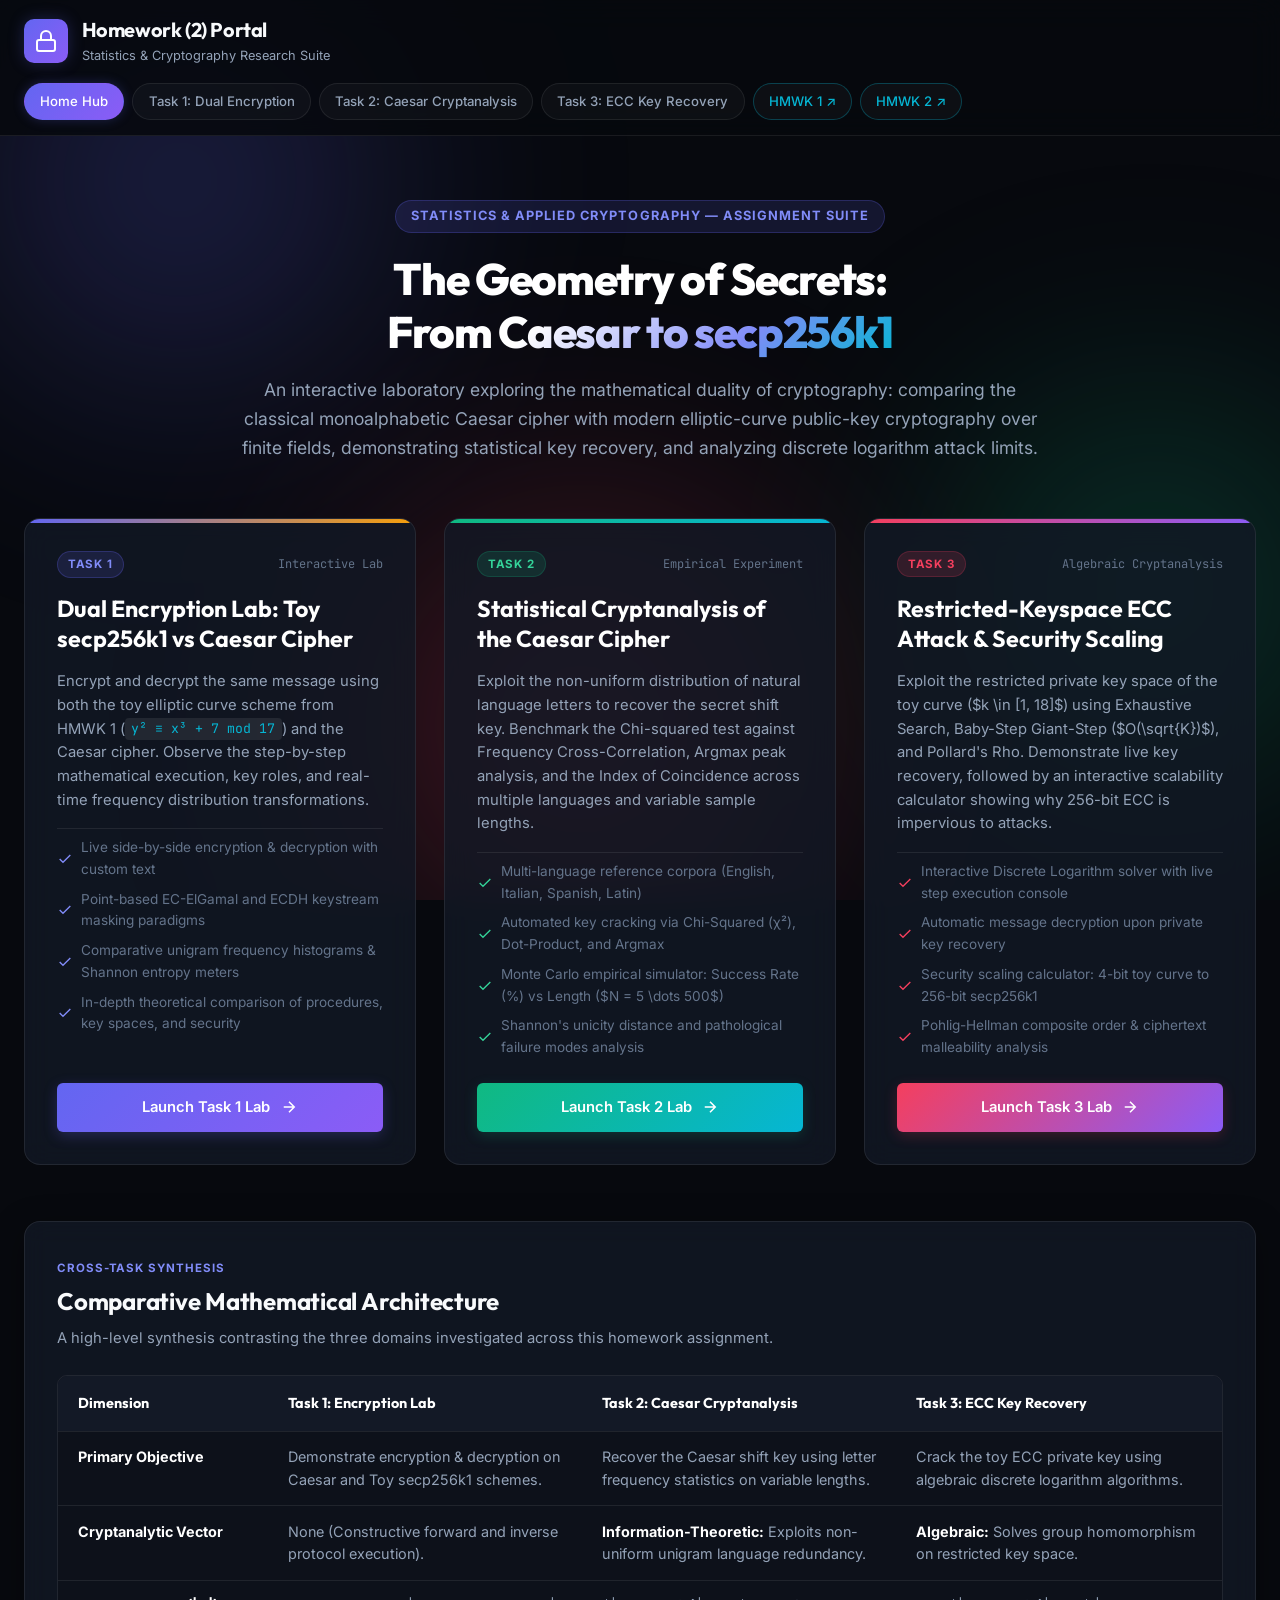
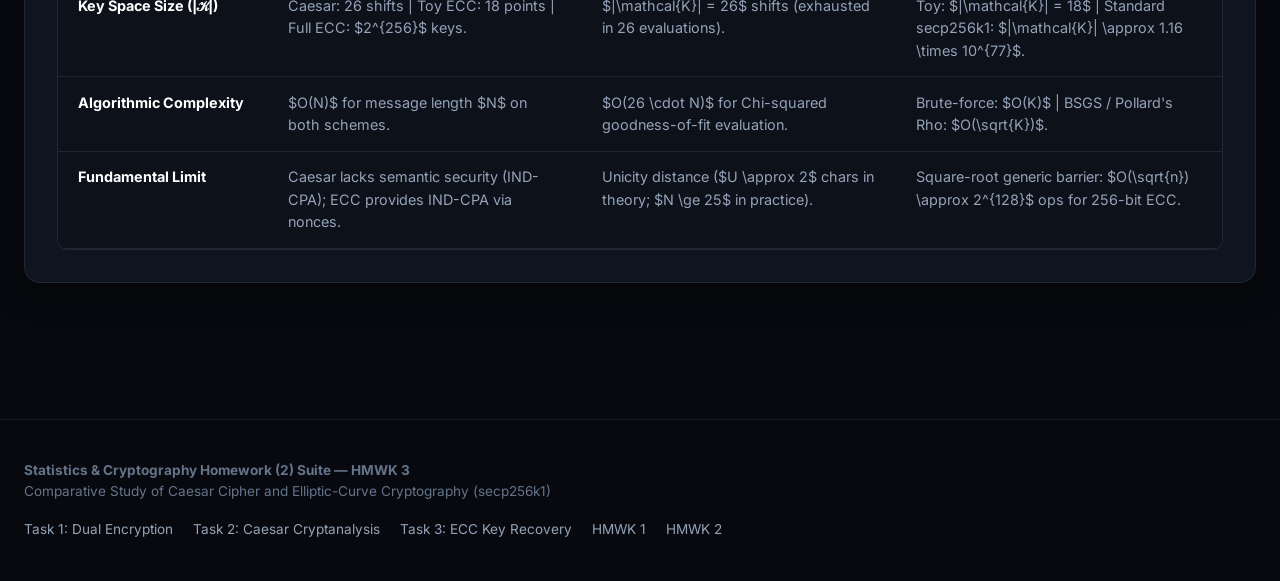
==== HMWK3/index.html @ 5b85371e "added 3rd homework" ====
<!DOCTYPE html>
<html lang="en">

<head>
  <meta charset="UTF-8">
  <meta name="viewport" content="width=device-width, initial-scale=1.0">
  <title>Homework (2) — Cryptographic Foundations & Statistical Cryptanalysis | HMWK 3</title>
  <meta name="description"
    content="A unified research laboratory and portal for Homework 2 in Statistics & Cryptography. Features the Toy secp256k1 ECC scheme, Caesar cipher, Statistical Cryptanalysis, and Restricted-Keyspace Discrete Logarithm attacks.">
  <link rel="preconnect" href="https://fonts.googleapis.com">
  <link rel="preconnect" href="https://fonts.gstatic.com" crossorigin>
  <link
    href="https://fonts.googleapis.com/css2?family=Inter:wght@300;400;500;600;700&family=JetBrains+Mono:wght@400;500;600;700&family=Outfit:wght@500;600;700;800&family=Plus+Jakarta+Sans:wght@500;600;700;800&display=swap"
    rel="stylesheet">
  <link rel="stylesheet" href="home.css">
</head>

<body>
  <div class="app-background">
    <div class="glow-orb orb-1"></div>
    <div class="glow-orb orb-2"></div>
    <div class="glow-orb orb-3"></div>
  </div>

  <!-- Header -->
  <header class="app-header">
    <div class="header-container">
      <a href="index.html" class="logo-group">
        <div class="logo-icon">
          <svg viewBox="0 0 24 24" fill="none" stroke="currentColor" stroke-width="2" stroke-linecap="round"
            stroke-linejoin="round">
            <rect x="3" y="11" width="18" height="11" rx="2" ry="2"></rect>
            <path d="M7 11V7a5 5 0 0 1 10 0v4"></path>
          </svg>
        </div>
        <div>
          <h1 class="main-title">Homework (2) Portal</h1>
          <p class="subtitle">Statistics & Cryptography Research Suite</p>
        </div>
      </a>

      <nav class="header-nav" aria-label="Main Navigation">
        <a href="index.html" class="nav-pill active">Home Hub</a>
        <a href="task1.html" class="nav-pill">Task 1: Dual Encryption</a>
        <a href="task2.html" class="nav-pill">Task 2: Caesar Cryptanalysis</a>
        <a href="task3.html" class="nav-pill">Task 3: ECC Key Recovery</a>
        <a href="../HMWK1/index.html" class="nav-pill external" title="View HMWK 1">HMWK 1 ↗</a>
        <a href="../HMWK2/index.html" class="nav-pill external" title="View HMWK 2">HMWK 2 ↗</a>
      </nav>
    </div>
  </header>

  <main class="main-content">
    <!-- Hero Section -->
    <section class="hero-banner">
      <div class="hero-badge">Statistics & Applied Cryptography — Assignment Suite</div>
      <h1 class="hero-title">
        The Geometry of Secrets: <br>
        <span class="gradient-text">From Caesar to secp256k1</span>
      </h1>
      <p class="hero-subtitle">
        An interactive laboratory exploring the mathematical duality of cryptography: comparing the classical
        monoalphabetic Caesar cipher with modern elliptic-curve public-key cryptography over finite fields,
        demonstrating statistical key recovery, and analyzing discrete logarithm attack limits.
      </p>
    </section>

    <!-- 3 TASKS CARDS GRID -->
    <section class="tasks-grid">
      <!-- TASK 1 CARD -->
      <article class="task-card task-1">
        <div class="card-top">
          <div class="card-badge-row">
            <span class="task-tag t1">Task 1</span>
            <span style="font-family: var(--font-mono); font-size: 0.75rem; color: var(--text-muted);">Interactive Lab</span>
          </div>
          <h2 class="card-title">Dual Encryption Lab: Toy secp256k1 vs Caesar Cipher</h2>
          <p class="card-desc">
            Encrypt and decrypt the same message using both the toy elliptic curve scheme from HMWK 1
            (<span class="code-pill">y² ≡ x³ + 7 mod 17</span>) and the Caesar cipher. Observe the step-by-step
            mathematical execution, key roles, and real-time frequency distribution transformations.
          </p>
          <ul class="card-features-list">
            <li>
              <svg viewBox="0 0 24 24" fill="none" stroke="currentColor" stroke-width="2">
                <polyline points="20 6 9 17 4 12"></polyline>
              </svg>
              <span>Live side-by-side encryption & decryption with custom text</span>
            </li>
            <li>
              <svg viewBox="0 0 24 24" fill="none" stroke="currentColor" stroke-width="2">
                <polyline points="20 6 9 17 4 12"></polyline>
              </svg>
              <span>Point-based EC-ElGamal and ECDH keystream masking paradigms</span>
            </li>
            <li>
              <svg viewBox="0 0 24 24" fill="none" stroke="currentColor" stroke-width="2">
                <polyline points="20 6 9 17 4 12"></polyline>
              </svg>
              <span>Comparative unigram frequency histograms & Shannon entropy meters</span>
            </li>
            <li>
              <svg viewBox="0 0 24 24" fill="none" stroke="currentColor" stroke-width="2">
                <polyline points="20 6 9 17 4 12"></polyline>
              </svg>
              <span>In-depth theoretical comparison of procedures, key spaces, and security</span>
            </li>
          </ul>
        </div>
        <a href="task1.html" class="card-btn btn-t1">
          <span>Launch Task 1 Lab</span>
          <svg width="18" height="18" viewBox="0 0 24 24" fill="none" stroke="currentColor" stroke-width="2">
            <path d="M5 12h14m-7-7 7 7-7 7"></path>
          </svg>
        </a>
      </article>

      <!-- TASK 2 CARD -->
      <article class="task-card task-2">
        <div class="card-top">
          <div class="card-badge-row">
            <span class="task-tag t2">Task 2</span>
            <span style="font-family: var(--font-mono); font-size: 0.75rem; color: var(--text-muted);">Empirical Experiment</span>
          </div>
          <h2 class="card-title">Statistical Cryptanalysis of the Caesar Cipher</h2>
          <p class="card-desc">
            Exploit the non-uniform distribution of natural language letters to recover the secret shift key.
            Benchmark the Chi-squared test against Frequency Cross-Correlation, Argmax peak analysis, and the Index of
            Coincidence across multiple languages and variable sample lengths.
          </p>
          <ul class="card-features-list">
            <li>
              <svg viewBox="0 0 24 24" fill="none" stroke="currentColor" stroke-width="2">
                <polyline points="20 6 9 17 4 12"></polyline>
              </svg>
              <span>Multi-language reference corpora (English, Italian, Spanish, Latin)</span>
            </li>
            <li>
              <svg viewBox="0 0 24 24" fill="none" stroke="currentColor" stroke-width="2">
                <polyline points="20 6 9 17 4 12"></polyline>
              </svg>
              <span>Automated key cracking via Chi-Squared (χ²), Dot-Product, and Argmax</span>
            </li>
            <li>
              <svg viewBox="0 0 24 24" fill="none" stroke="currentColor" stroke-width="2">
                <polyline points="20 6 9 17 4 12"></polyline>
              </svg>
              <span>Monte Carlo empirical simulator: Success Rate (%) vs Length ($N = 5 \dots 500$)</span>
            </li>
            <li>
              <svg viewBox="0 0 24 24" fill="none" stroke="currentColor" stroke-width="2">
                <polyline points="20 6 9 17 4 12"></polyline>
              </svg>
              <span>Shannon's unicity distance and pathological failure modes analysis</span>
            </li>
          </ul>
        </div>
        <a href="task2.html" class="card-btn btn-t2">
          <span>Launch Task 2 Lab</span>
          <svg width="18" height="18" viewBox="0 0 24 24" fill="none" stroke="currentColor" stroke-width="2">
            <path d="M5 12h14m-7-7 7 7-7 7"></path>
          </svg>
        </a>
      </article>

      <!-- TASK 3 CARD -->
      <article class="task-card task-3">
        <div class="card-top">
          <div class="card-badge-row">
            <span class="task-tag t3">Task 3</span>
            <span style="font-family: var(--font-mono); font-size: 0.75rem; color: var(--text-muted);">Algebraic Cryptanalysis</span>
          </div>
          <h2 class="card-title">Restricted-Keyspace ECC Attack & Security Scaling</h2>
          <p class="card-desc">
            Exploit the restricted private key space of the toy curve ($k \in [1, 18]$) using Exhaustive Search,
            Baby-Step Giant-Step ($O(\sqrt{K})$), and Pollard's Rho. Demonstrate live key recovery, followed by an
            interactive scalability calculator showing why 256-bit ECC is impervious to attacks.
          </p>
          <ul class="card-features-list">
            <li>
              <svg viewBox="0 0 24 24" fill="none" stroke="currentColor" stroke-width="2">
                <polyline points="20 6 9 17 4 12"></polyline>
              </svg>
              <span>Interactive Discrete Logarithm solver with live step execution console</span>
            </li>
            <li>
              <svg viewBox="0 0 24 24" fill="none" stroke="currentColor" stroke-width="2">
                <polyline points="20 6 9 17 4 12"></polyline>
              </svg>
              <span>Automatic message decryption upon private key recovery</span>
            </li>
            <li>
              <svg viewBox="0 0 24 24" fill="none" stroke="currentColor" stroke-width="2">
                <polyline points="20 6 9 17 4 12"></polyline>
              </svg>
              <span>Security scaling calculator: 4-bit toy curve to 256-bit secp256k1</span>
            </li>
            <li>
              <svg viewBox="0 0 24 24" fill="none" stroke="currentColor" stroke-width="2">
                <polyline points="20 6 9 17 4 12"></polyline>
              </svg>
              <span>Pohlig-Hellman composite order & ciphertext malleability analysis</span>
            </li>
          </ul>
        </div>
        <a href="task3.html" class="card-btn btn-t3">
          <span>Launch Task 3 Lab</span>
          <svg width="18" height="18" viewBox="0 0 24 24" fill="none" stroke="currentColor" stroke-width="2">
            <path d="M5 12h14m-7-7 7 7-7 7"></path>
          </svg>
        </a>
      </article>
    </section>

    <!-- SECTION: ACADEMIC COMPARATIVE MATRIX -->
    <section class="app-section">
      <div class="section-header">
        <div class="section-tag">Cross-Task Synthesis</div>
        <h2 class="section-title">Comparative Mathematical Architecture</h2>
        <p class="section-desc">
          A high-level synthesis contrasting the three domains investigated across this homework assignment.
        </p>
      </div>

      <div class="matrix-table-wrapper">
        <table class="matrix-table">
          <thead>
            <tr>
              <th style="width: 18%;">Dimension</th>
              <th style="width: 27%;">Task 1: Encryption Lab</th>
              <th style="width: 27%;">Task 2: Caesar Cryptanalysis</th>
              <th style="width: 28%;">Task 3: ECC Key Recovery</th>
            </tr>
          </thead>
          <tbody>
            <tr>
              <td><strong>Primary Objective</strong></td>
              <td>Demonstrate encryption & decryption on Caesar and Toy secp256k1 schemes.</td>
              <td>Recover the Caesar shift key using letter frequency statistics on variable lengths.</td>
              <td>Crack the toy ECC private key using algebraic discrete logarithm algorithms.</td>
            </tr>
            <tr>
              <td><strong>Cryptanalytic Vector</strong></td>
              <td>None (Constructive forward and inverse protocol execution).</td>
              <td><strong>Information-Theoretic:</strong> Exploits non-uniform unigram language redundancy.</td>
              <td><strong>Algebraic:</strong> Solves group homomorphism on restricted key space.</td>
            </tr>
            <tr>
              <td><strong>Key Space Size (|𝒦|)</strong></td>
              <td>Caesar: 26 shifts | Toy ECC: 18 points | Full ECC: $2^{256}$ keys.</td>
              <td>$|\mathcal{K}| = 26$ shifts (exhausted in 26 evaluations).</td>
              <td>Toy: $|\mathcal{K}| = 18$ | Standard secp256k1: $|\mathcal{K}| \approx 1.16 \times 10^{77}$.</td>
            </tr>
            <tr>
              <td><strong>Algorithmic Complexity</strong></td>
              <td>$O(N)$ for message length $N$ on both schemes.</td>
              <td>$O(26 \cdot N)$ for Chi-squared goodness-of-fit evaluation.</td>
              <td>Brute-force: $O(K)$ | BSGS / Pollard's Rho: $O(\sqrt{K})$.</td>
            </tr>
            <tr>
              <td><strong>Fundamental Limit</strong></td>
              <td>Caesar lacks semantic security (IND-CPA); ECC provides IND-CPA via nonces.</td>
              <td>Unicity distance ($U \approx 2$ chars in theory; $N \ge 25$ in practice).</td>
              <td>Square-root generic barrier: $O(\sqrt{n}) \approx 2^{128}$ ops for 256-bit ECC.</td>
            </tr>
          </tbody>
        </table>
      </div>
    </section>
  </main>

  <!-- Footer -->
  <footer class="app-footer">
    <div class="footer-container">
      <div>
        <p><strong>Statistics & Cryptography Homework (2) Suite — HMWK 3</strong></p>
        <p>Comparative Study of Caesar Cipher and Elliptic-Curve Cryptography (secp256k1)</p>
      </div>
      <div class="footer-links">
        <a href="task1.html">Task 1: Dual Encryption</a>
        <a href="task2.html">Task 2: Caesar Cryptanalysis</a>
        <a href="task3.html">Task 3: ECC Key Recovery</a>
        <a href="../HMWK1/index.html">HMWK 1</a>
        <a href="../HMWK2/index.html">HMWK 2</a>
      </div>
    </div>
  </footer>

  <script src="home.js"></script>
</body>

</html>
---- HMWK3/home.css ----
/* ==========================================================================
   HMWK 3 — HOME PORTAL STYLESHEET
   Unified Hub for Cryptographic Tasks, Interactive Labs & Theoretical Synthesis
   ========================================================================== */

:root {
  --bg-dark: #07090e;
  --bg-primary: #0d111a;
  --bg-secondary: #131926;
  --bg-card: rgba(19, 25, 38, 0.78);
  --bg-card-hover: rgba(26, 34, 52, 0.9);
  --bg-glass: rgba(255, 255, 255, 0.03);
  --bg-input: #0f1420;

  --border-subtle: rgba(255, 255, 255, 0.08);
  --border-highlight: rgba(255, 255, 255, 0.16);
  --border-accent: rgba(99, 102, 241, 0.35);

  --indigo: #6366f1;
  --indigo-light: #818cf8;
  --indigo-glow: rgba(99, 102, 241, 0.25);

  --violet: #8b5cf6;
  --violet-glow: rgba(139, 92, 246, 0.25);

  --emerald: #10b981;
  --emerald-light: #34d399;
  --emerald-glow: rgba(16, 185, 129, 0.2);

  --cyan: #06b6d4;
  --cyan-glow: rgba(6, 182, 212, 0.2);

  --amber: #f59e0b;
  --amber-glow: rgba(245, 158, 11, 0.22);

  --rose: #f43f5e;
  --rose-glow: rgba(244, 63, 94, 0.2);

  --text-main: #f8fafc;
  --text-secondary: #94a3b8;
  --text-muted: #64748b;
  --text-code: #38bdf8;

  --font-sans: 'Inter', -apple-system, BlinkMacSystemFont, 'Segoe UI', Roboto, sans-serif;
  --font-display: 'Outfit', sans-serif;
  --font-mono: 'JetBrains Mono', monospace;

  --shadow-lg: 0 10px 30px -10px rgba(0, 0, 0, 0.5), 0 0 20px rgba(99, 102, 241, 0.1);
  --radius-sm: 6px;
  --radius-md: 10px;
  --radius-lg: 16px;
  --radius-full: 9999px;
  --transition-fast: 0.2s ease;
  --transition-normal: 0.3s cubic-bezier(0.16, 1, 0.3, 1);
}

*, *::before, *::after {
  box-sizing: border-box;
  margin: 0;
  padding: 0;
}

html {
  scroll-behavior: smooth;
  font-size: 16px;
  color-scheme: dark;
}

body {
  background-color: var(--bg-dark);
  color: var(--text-main);
  font-family: var(--font-sans);
  line-height: 1.6;
  overflow-x: hidden;
  position: relative;
  min-height: 100vh;
}

/* Background Ambient Orbs */
.app-background {
  position: fixed;
  top: 0;
  left: 0;
  width: 100vw;
  height: 100vh;
  pointer-events: none;
  z-index: 0;
  overflow: hidden;
}

.glow-orb {
  position: absolute;
  border-radius: 50%;
  filter: blur(120px);
  opacity: 0.35;
  transition: transform 8s ease-in-out;
}

.orb-1 {
  width: 600px;
  height: 600px;
  background: radial-gradient(circle, var(--indigo) 0%, transparent 70%);
  top: -120px;
  left: -120px;
}

.orb-2 {
  width: 550px;
  height: 550px;
  background: radial-gradient(circle, var(--emerald) 0%, transparent 70%);
  top: 35%;
  right: -150px;
}

.orb-3 {
  width: 650px;
  height: 650px;
  background: radial-gradient(circle, var(--rose) 0%, transparent 70%);
  bottom: -150px;
  left: 20%;
}

/* Header */
.app-header {
  position: sticky;
  top: 0;
  z-index: 100;
  background: rgba(7, 9, 14, 0.85);
  backdrop-filter: blur(16px);
  -webkit-backdrop-filter: blur(16px);
  border-bottom: 1px solid var(--border-subtle);
  padding: 0.9rem 1.5rem;
}

.header-container {
  max-width: 1380px;
  margin: 0 auto;
  display: flex;
  align-items: center;
  justify-content: space-between;
  flex-wrap: wrap;
  gap: 1rem;
}

.logo-group {
  display: flex;
  align-items: center;
  gap: 0.85rem;
  text-decoration: none;
}

.logo-icon {
  width: 44px;
  height: 44px;
  border-radius: var(--radius-md);
  background: linear-gradient(135deg, var(--indigo) 0%, var(--violet) 100%);
  display: flex;
  align-items: center;
  justify-content: center;
  color: #fff;
  box-shadow: 0 0 16px var(--indigo-glow);
}

.logo-icon svg {
  width: 24px;
  height: 24px;
}

.main-title {
  font-family: var(--font-display);
  font-size: 1.25rem;
  font-weight: 700;
  color: var(--text-main);
  letter-spacing: -0.02em;
}

.subtitle {
  font-size: 0.8rem;
  color: var(--text-secondary);
}

.header-nav {
  display: flex;
  align-items: center;
  gap: 0.5rem;
  flex-wrap: wrap;
}

.nav-pill {
  padding: 0.45rem 0.95rem;
  font-size: 0.825rem;
  font-weight: 500;
  color: var(--text-secondary);
  border-radius: var(--radius-full);
  text-decoration: none;
  background: var(--bg-glass);
  border: 1px solid var(--border-subtle);
  transition: all var(--transition-fast);
}

.nav-pill:hover {
  color: var(--text-main);
  background: rgba(255, 255, 255, 0.08);
  border-color: var(--border-highlight);
}

.nav-pill.active {
  color: #fff;
  background: linear-gradient(135deg, var(--indigo) 0%, var(--violet) 100%);
  border-color: transparent;
  box-shadow: 0 0 12px var(--indigo-glow);
}

.nav-pill.external {
  color: var(--cyan);
  border-color: rgba(6, 182, 212, 0.3);
}

.nav-pill.external:hover {
  background: rgba(6, 182, 212, 0.15);
}

/* Main Content */
.main-content {
  position: relative;
  z-index: 1;
  max-width: 1380px;
  margin: 0 auto;
  padding: 2.5rem 1.5rem 6rem;
}

/* Hero Banner */
.hero-banner {
  text-align: center;
  max-width: 950px;
  margin: 0 auto 3.5rem;
  padding: 1.5rem 1rem 0;
}

.hero-badge {
  display: inline-flex;
  align-items: center;
  gap: 0.5rem;
  padding: 0.35rem 0.9rem;
  background: rgba(99, 102, 241, 0.15);
  border: 1px solid var(--indigo-glow);
  color: var(--indigo-light);
  font-size: 0.8rem;
  font-weight: 700;
  text-transform: uppercase;
  letter-spacing: 0.08em;
  border-radius: var(--radius-full);
  margin-bottom: 1.25rem;
}

.hero-title {
  font-family: var(--font-display);
  font-size: 2.75rem;
  font-weight: 800;
  color: #fff;
  letter-spacing: -0.03em;
  line-height: 1.2;
  margin-bottom: 1rem;
}

.hero-title .gradient-text {
  background: linear-gradient(135deg, #fff 30%, var(--indigo-light) 70%, var(--cyan) 100%);
  -webkit-background-clip: text;
  -webkit-text-fill-color: transparent;
}

.hero-subtitle {
  font-size: 1.1rem;
  color: var(--text-secondary);
  line-height: 1.65;
  max-width: 820px;
  margin: 0 auto 2rem;
}

/* 3 Task Cards Grid */
.tasks-grid {
  display: grid;
  grid-template-columns: repeat(auto-fit, minmax(360px, 1fr));
  gap: 1.75rem;
  margin-bottom: 3.5rem;
}

.task-card {
  background: var(--bg-card);
  backdrop-filter: blur(14px);
  -webkit-backdrop-filter: blur(14px);
  border: 1px solid var(--border-subtle);
  border-radius: var(--radius-lg);
  padding: 2rem;
  display: flex;
  flex-direction: column;
  justify-content: space-between;
  gap: 1.5rem;
  transition: transform var(--transition-normal), border-color var(--transition-normal), box-shadow var(--transition-normal);
  position: relative;
  overflow: hidden;
}

.task-card::before {
  content: '';
  position: absolute;
  top: 0;
  left: 0;
  width: 100%;
  height: 4px;
}

.task-card.task-1::before {
  background: linear-gradient(90deg, var(--indigo) 0%, var(--amber) 100%);
}

.task-card.task-2::before {
  background: linear-gradient(90deg, var(--emerald) 0%, var(--cyan) 100%);
}

.task-card.task-3::before {
  background: linear-gradient(90deg, var(--rose) 0%, var(--violet) 100%);
}

.task-card:hover {
  transform: translateY(-4px);
  border-color: var(--border-highlight);
  box-shadow: 0 16px 36px 0 rgba(0, 0, 0, 0.45);
}

.card-top {
  display: flex;
  flex-direction: column;
  gap: 1rem;
}

.card-badge-row {
  display: flex;
  justify-content: space-between;
  align-items: center;
}

.task-tag {
  font-size: 0.72rem;
  font-weight: 700;
  text-transform: uppercase;
  letter-spacing: 0.08em;
  padding: 0.2rem 0.6rem;
  border-radius: var(--radius-full);
}

.task-tag.t1 {
  background: rgba(99, 102, 241, 0.15);
  color: var(--indigo-light);
  border: 1px solid var(--indigo-glow);
}

.task-tag.t2 {
  background: rgba(16, 185, 129, 0.15);
  color: var(--emerald-light);
  border: 1px solid var(--emerald-glow);
}

.task-tag.t3 {
  background: rgba(244, 63, 94, 0.15);
  color: var(--rose);
  border: 1px solid var(--rose-glow);
}

.card-title {
  font-family: var(--font-display);
  font-size: 1.45rem;
  font-weight: 700;
  color: #fff;
  line-height: 1.3;
}

.card-desc {
  font-size: 0.925rem;
  color: var(--text-secondary);
  line-height: 1.6;
}

.card-features-list {
  list-style: none;
  display: flex;
  flex-direction: column;
  gap: 0.5rem;
  padding-top: 0.5rem;
  border-top: 1px solid var(--border-subtle);
}

.card-features-list li {
  font-size: 0.85rem;
  color: var(--text-muted);
  display: flex;
  align-items: center;
  gap: 0.5rem;
}

.card-features-list li svg {
  width: 16px;
  height: 16px;
  flex-shrink: 0;
}

.task-1 .card-features-list li svg { color: var(--indigo-light); }
.task-2 .card-features-list li svg { color: var(--emerald-light); }
.task-3 .card-features-list li svg { color: var(--rose); }

.card-btn {
  display: inline-flex;
  align-items: center;
  justify-content: center;
  gap: 0.6rem;
  padding: 0.8rem 1.4rem;
  font-size: 0.925rem;
  font-weight: 600;
  border-radius: var(--radius-sm);
  text-decoration: none;
  transition: all var(--transition-fast);
  width: 100%;
}

.btn-t1 {
  background: linear-gradient(135deg, var(--indigo) 0%, var(--violet) 100%);
  color: #fff;
  box-shadow: 0 4px 14px var(--indigo-glow);
}
.btn-t1:hover { box-shadow: 0 6px 20px var(--indigo-glow); }

.btn-t2 {
  background: linear-gradient(135deg, var(--emerald) 0%, var(--cyan) 100%);
  color: #fff;
  box-shadow: 0 4px 14px var(--emerald-glow);
}
.btn-t2:hover { box-shadow: 0 6px 20px var(--emerald-glow); }

.btn-t3 {
  background: linear-gradient(135deg, var(--rose) 0%, var(--violet) 100%);
  color: #fff;
  box-shadow: 0 4px 14px var(--rose-glow);
}
.btn-t3:hover { box-shadow: 0 6px 20px var(--rose-glow); }

/* Comparative Matrix Section */
.app-section {
  background: var(--bg-card);
  backdrop-filter: blur(12px);
  -webkit-backdrop-filter: blur(12px);
  border: 1px solid var(--border-subtle);
  border-radius: var(--radius-lg);
  padding: 2rem;
  margin-bottom: 2.5rem;
  box-shadow: 0 8px 32px 0 rgba(0, 0, 0, 0.36);
}

.section-header {
  margin-bottom: 1.5rem;
}

.section-tag {
  display: inline-block;
  font-size: 0.72rem;
  font-weight: 700;
  text-transform: uppercase;
  letter-spacing: 0.08em;
  color: var(--indigo-light);
  margin-bottom: 0.3rem;
}

.section-title {
  font-family: var(--font-display);
  font-size: 1.5rem;
  font-weight: 700;
  color: var(--text-main);
  letter-spacing: -0.01em;
  margin-bottom: 0.4rem;
}

.section-desc {
  font-size: 0.925rem;
  color: var(--text-secondary);
  max-width: 950px;
}

.matrix-table-wrapper {
  overflow-x: auto;
  border: 1px solid var(--border-subtle);
  border-radius: var(--radius-md);
}

.matrix-table {
  width: 100%;
  border-collapse: collapse;
  font-size: 0.9rem;
}

.matrix-table th {
  background: var(--bg-secondary);
  padding: 1rem 1.25rem;
  text-align: left;
  font-family: var(--font-display);
  color: #fff;
  border-bottom: 1px solid var(--border-subtle);
}

.matrix-table td {
  padding: 0.9rem 1.25rem;
  border-bottom: 1px solid var(--border-subtle);
  background: var(--bg-primary);
  color: var(--text-secondary);
  line-height: 1.55;
  vertical-align: top;
}

.matrix-table tr:hover td {
  background: rgba(255, 255, 255, 0.02);
}

.matrix-table td strong {
  color: #fff;
}

.code-pill {
  font-family: var(--font-mono);
  background: rgba(255, 255, 255, 0.08);
  padding: 0.15rem 0.4rem;
  border-radius: 4px;
  font-size: 0.825rem;
  color: var(--cyan);
}

/* Footer */
.app-footer {
  border-top: 1px solid var(--border-subtle);
  background: var(--bg-dark);
  padding: 2.5rem 1.5rem;
  color: var(--text-muted);
  font-size: 0.85rem;
}

.footer-container {
  max-width: 1380px;
  margin: 0 auto;
  display: flex;
  justify-content: space-between;
  align-items: center;
  flex-wrap: wrap;
  gap: 1rem;
}

.footer-links {
  display: flex;
  gap: 1.25rem;
}

.footer-links a {
  color: var(--text-secondary);
  text-decoration: none;
  transition: color var(--transition-fast);
}

.footer-links a:hover {
  color: var(--indigo-light);
}
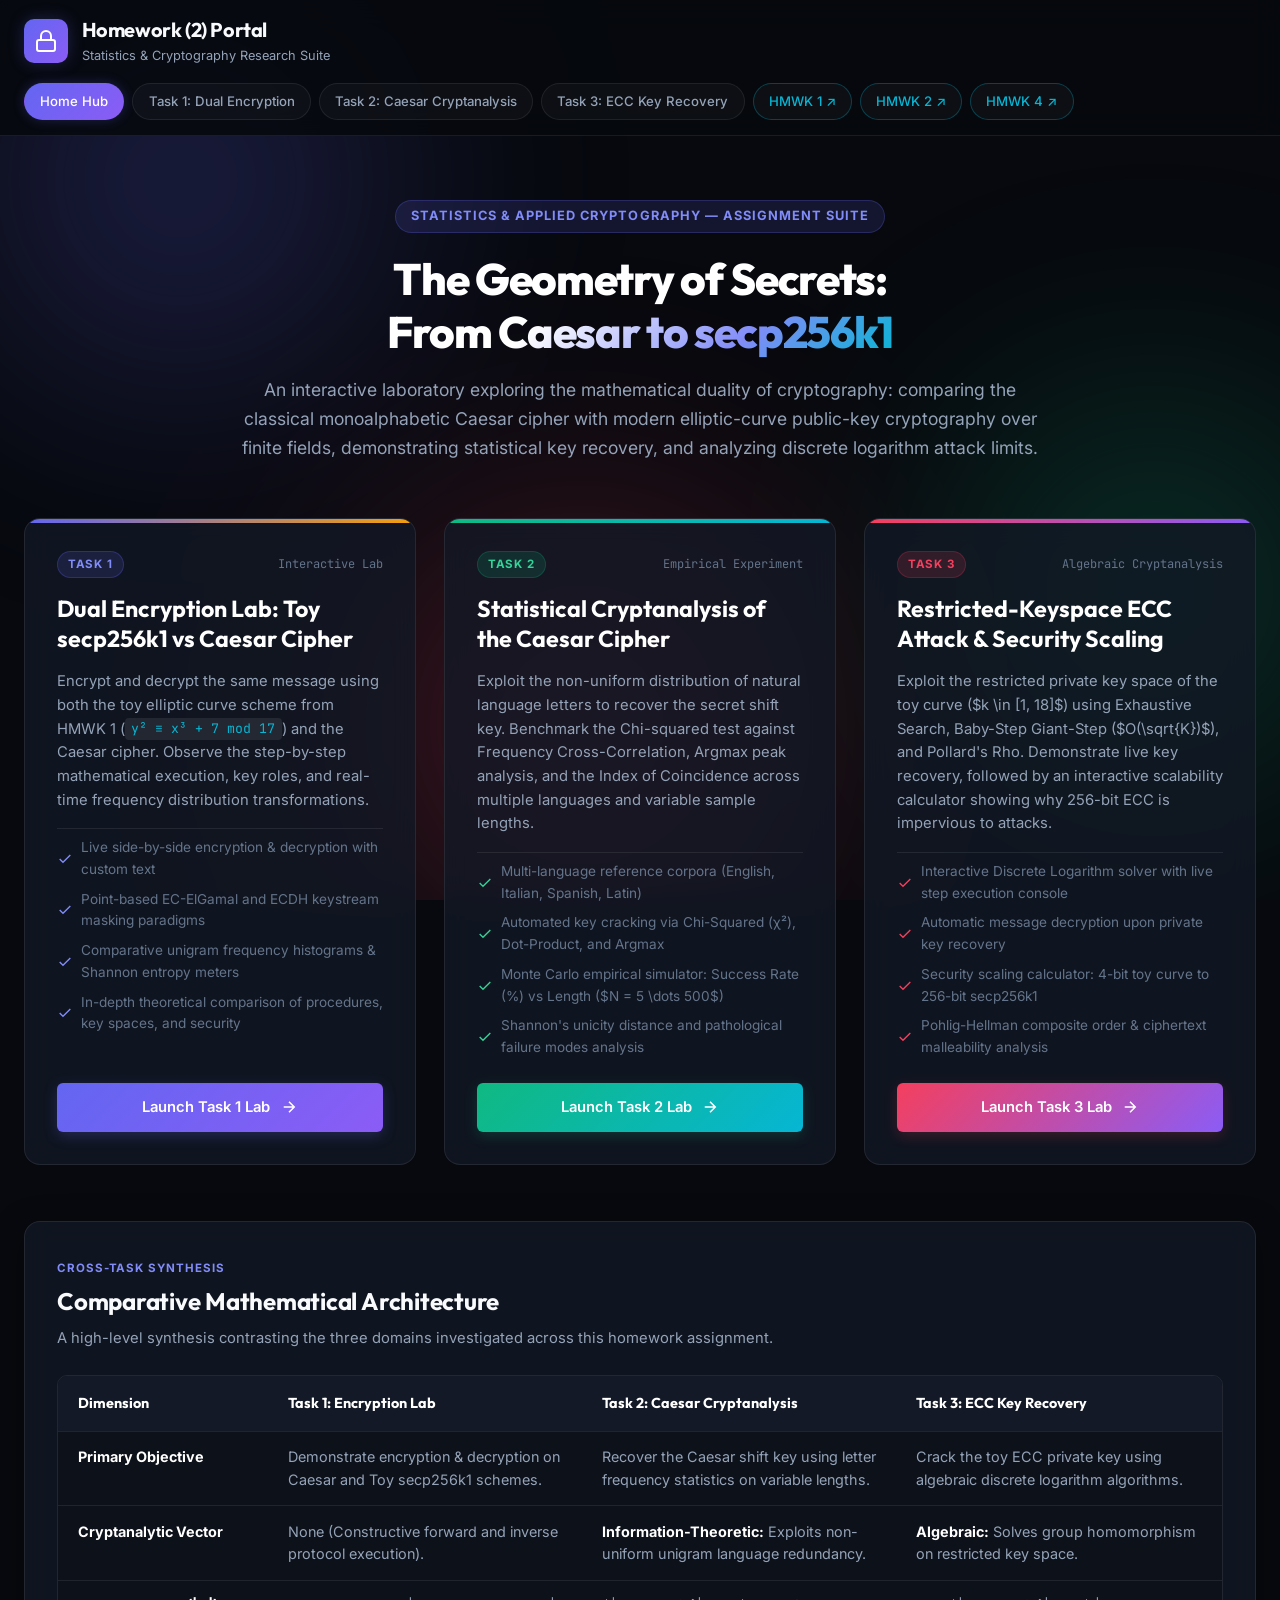
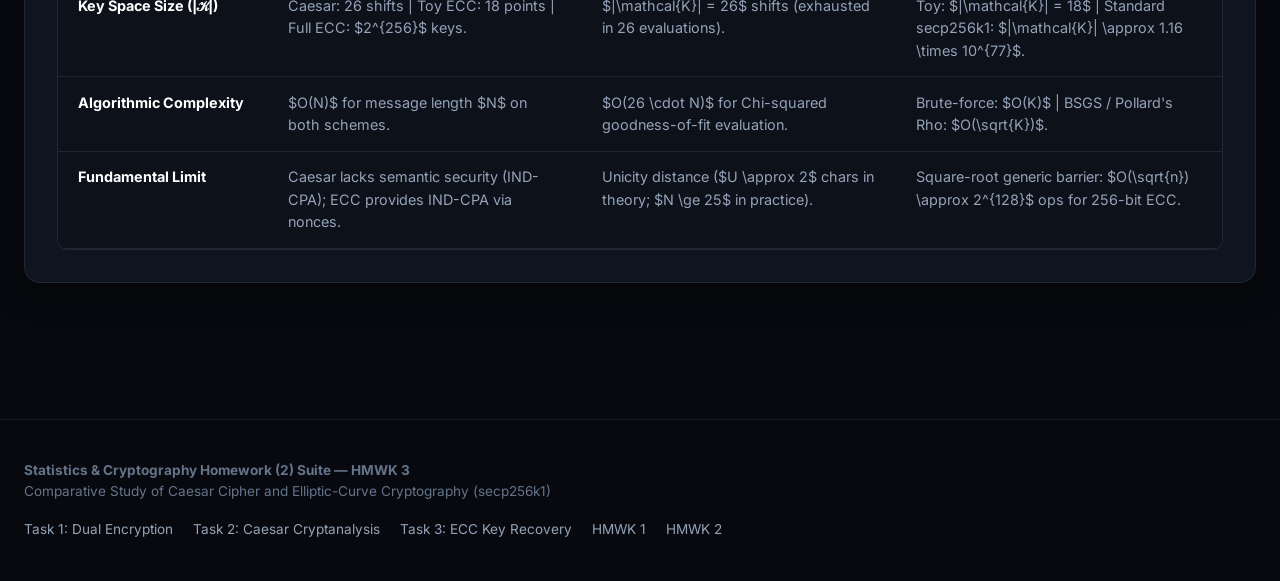
==== commit ec88a66c: "Add root portal index.html and HMWK4 navigation link to HMWK3" ====
--- a/HMWK3/index.html
+++ b/HMWK3/index.html
@@ -46,6 +46,7 @@
         <a href="task3.html" class="nav-pill">Task 3: ECC Key Recovery</a>
         <a href="../HMWK1/index.html" class="nav-pill external" title="View HMWK 1">HMWK 1 ↗</a>
         <a href="../HMWK2/index.html" class="nav-pill external" title="View HMWK 2">HMWK 2 ↗</a>
+        <a href="../HMWK4/index.html" class="nav-pill external" title="View HMWK 4">HMWK 4 ↗</a>
       </nav>
     </div>
   </header>
